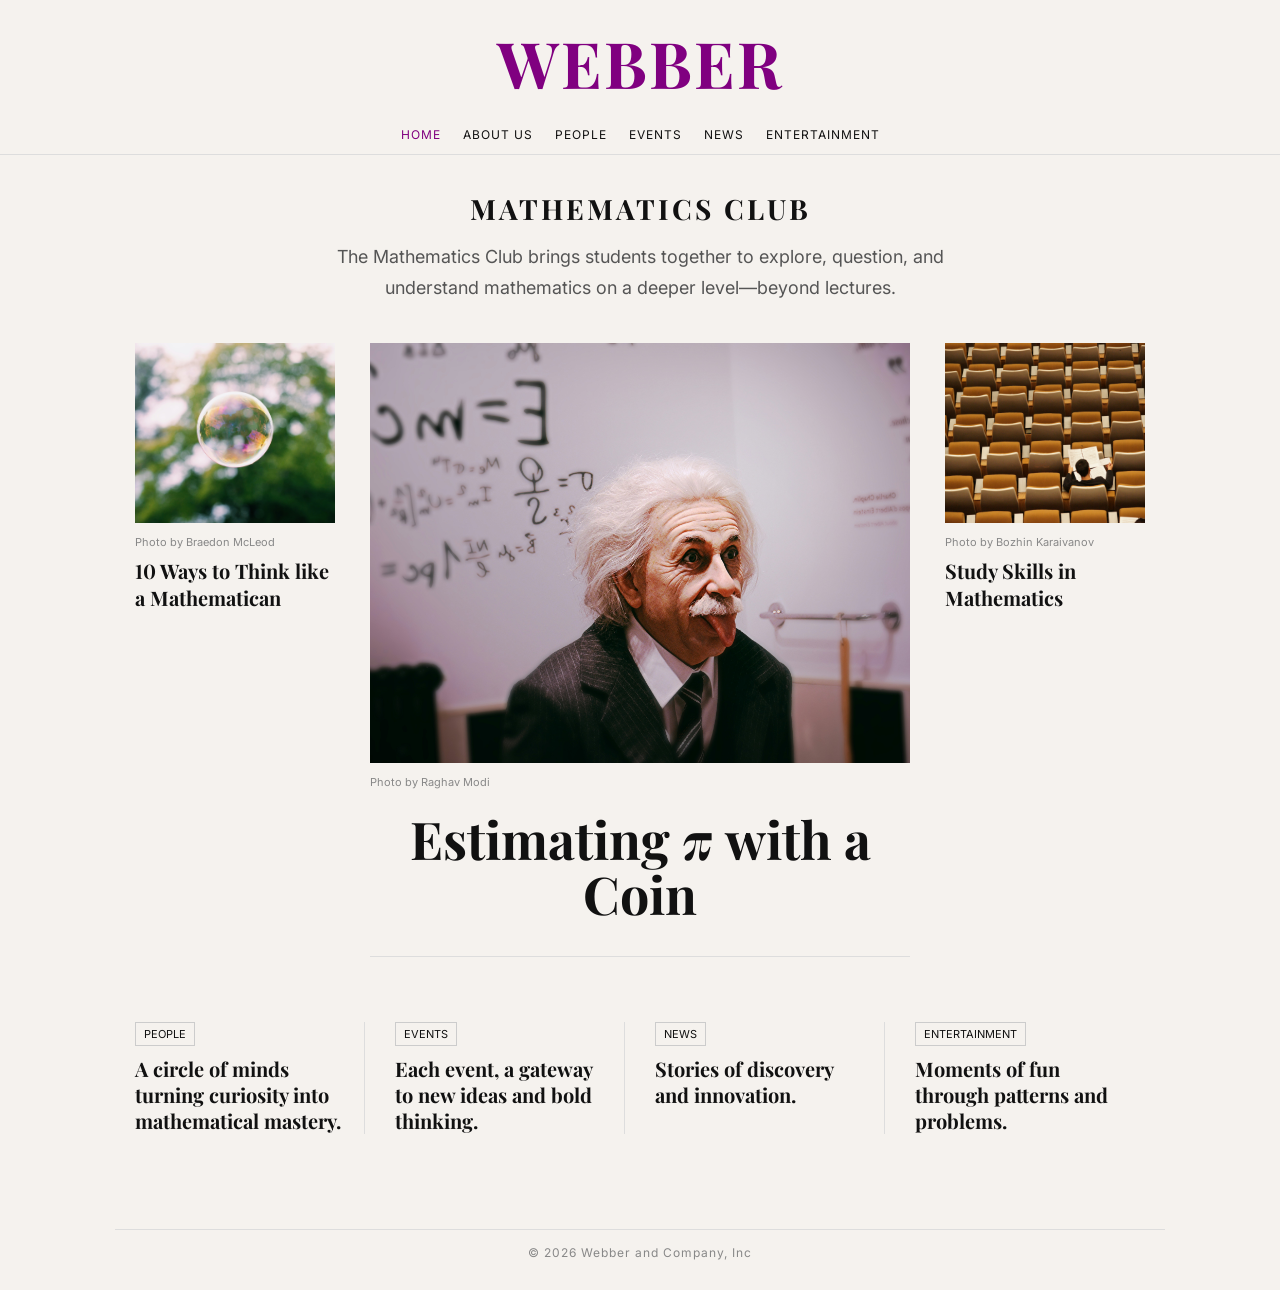
==== Home/home.html @ e5cfec64 "NWU Math Club Two" ====
<!DOCTYPE html>
<html lang="en">
<head>
  <meta charset="UTF-8">
  <meta name="viewport" content="width=device-width, initial-scale=1.0">

  <title>Webber | HOME</title>

  <!-- Fonts -->
  <link href="https://fonts.googleapis.com/css2?family=Playfair+Display:wght@400;600&family=Inter:wght@400;500&display=swap" rel="stylesheet">

  <link rel="stylesheet" href="Home.css">
</head>

<body>

<!-- Masthead -->
<header class="masthead">
  <h1 class="logo">WEBBER</h1>
</header>

<!-- Nav -->
<nav class="navbar">
  <div class="nav-wrapper">

    <div class="menu-toggle" id="menu-toggle">☰</div>

    <ul id="nav-links">
      <li><a href="#" class="active">HOME</a></li>
      <li><a href="About us/AboutUs.html">ABOUT US</a></li>
      <li><a href="People/People.html">PEOPLE</a></li>
      <li><a href="Events/Events.html">EVENTS</a></li>
      <li><a href="News/News.html">NEWS</a></li>
      <li><a href="Entertainment/Entertainment.html">ENTERTAINMENT</a></li>
    </ul>

  </div>
</nav>

<!-- Section Title -->
<h2 class="section-title"><span>Mathematics Club</span></h2>

<p class="club-description">
  The Mathematics Club brings students together to explore, question, and understand mathematics on a deeper level—beyond lectures.
</p>

<!-- Main Grid -->
<main class="container">

  <section class="left">
    <a href = "Home Documents/10ways.pdf"><img src="Home Images/home2.jpg" class="image"></a>
    <p class="credit">
      Photo by <a href="https://unsplash.com/@bkaraivanov">Braedon McLeod</a>
    </p>
    <h2 class="title">
      <a href="Home Documents/10ways.pdf">10 Ways to Think like a Mathematican</a>
    </h2>
  </section>

  <section class="center">
    <a href = "https://arxiv.org/pdf/2602.14487"><img src="Home Images/home3.jpg" class="image large"></a>
    <p class="credit">
      Photo by <a href="https://unsplash.com/@raghavmodi">Raghav Modi</a>
    </p>
    <h1 class="main-title">
      <a href="https://arxiv.org/pdf/2602.14487">Estimating π with a Coin</a>
    </h1>
  </section>

  <section class="right">
    <a href = "Home Documents/studyskills.pdf"><img src="Home Images/home1.jpg" class="image"></a>
    <p class="credit">
      Photo by <a href="https://unsplash.com/@mcbrae">Bozhin Karaivanov</a>
    </p>
    <h2 class="title">
      <a href="Home Documents/studyskills.pdf">Study Skills in Mathematics</a>
    </h2>
  </section>

</main>

<!-- News Row -->
<section class="news-row">

  <div class="news-item">
    <span class="tag">PEOPLE</span>
    <h3><a href="People/People.html">A circle of minds turning curiosity into mathematical mastery.</a></h3>
  </div>

  <div class="news-item">
    <span class="tag">EVENTS</span>
    <h3><a href="Events/Events.html">Each event, a gateway to new ideas and bold thinking.</a></h3>
  </div>

  <div class="news-item">
    <span class="tag">NEWS</span>
    <h3><a href="News/News.html">Stories of discovery and innovation.</a></h3>
  </div>

  <div class="news-item">
    <span class="tag">ENTERTAINMENT</span>
    <h3><a href="Entertainment/Entertainment.html">Moments of fun through patterns and problems.</a></h3>
  </div>

</section>

<!-- Footer -->
<footer class="footer">
  <div class="footer-line"></div>
  <p>© 2026 Webber and Company, Inc</p>
</footer>

<!-- JS -->
<script>
  const toggle = document.getElementById("menu-toggle");
  const nav = document.getElementById("nav-links");

  toggle.addEventListener("click", () => {
    nav.classList.toggle("active");
  });
</script>

</body>
</html>
---- Home/Home.css ----
* {
  margin: 0;
  padding: 0;
  box-sizing: border-box;
}

body {
  background: #f5f2ee;
  color: #111;
  font-family: 'Inter', sans-serif;
}

/* Masthead */
.masthead {
  text-align: center;
  padding: 20px 0 10px;
}

.logo {
  font-family: 'Playfair Display', serif;
  font-size: clamp(36px, 6vw, 64px);
  color: purple;
  letter-spacing: 2px;
}

/* Navbar */
.navbar {
  border-bottom: 1px solid #ddd;
  padding: 12px 0;
}

.nav-wrapper {
  position: relative;
}

/* Links */
.navbar ul {
  display: flex;
  justify-content: center;
  gap: 22px;
  list-style: none;
  font-size: 12px;
  letter-spacing: 1px;
}

.menu-toggle {
  display: none;
  font-size: 26px;
  cursor: pointer;
  text-align: center;
}

/* Link styles */
.navbar a {
  text-decoration: none;
  color: #111;
  transition: color 0.3s ease;
}

.navbar a:hover {
  color: purple;
}

.navbar a.active {
  color: purple;
}

/* Grid */
.container {
  display: grid;
  grid-template-columns: 1fr 2.7fr 1fr;
  gap: 35px;
  max-width: 1050px;
  margin: 40px auto;
  padding: 0 20px;
}

/* Columns */
.left, .center, .right {
  display: flex;
  flex-direction: column;
  gap: 8px;
}

/* Images */
.image {
  width: 100%;
  height: 180px;
  object-fit: cover;
}

.image.large {
  height: 420px;
}

/* Text */
.credit {
  font-size: 11px;
  color: #888;
}

.credit a {
  color: #888;
  text-decoration: none;
}

.credit a:hover {
  text-decoration: underline;
}

.title {
  font-family: 'Playfair Display', serif;
  font-size: 20px;
  line-height: 1.35;
  cursor: pointer;
  font-variant-numeric: lining-nums;
}

.title a {
  color: #111;
  text-decoration: none;
}

.title a:hover {
  color: purple;
}

.main-title {
  font-family: 'Playfair Display', serif;
  font-size: clamp(26px, 5vw, 52px);
  text-align: center;
  line-height: 1.05;
  margin: 15px 0;
}

.main-title a {
  color: #111;
  text-decoration: none;
}

.main-title a:hover {
  color: purple;
}

/* Divider */
.center {
  border-bottom: 1px solid #ddd;
  padding-bottom: 20px;
}

/* News Row */
.news-row {
  max-width: 1050px;
  margin: 30px auto;
  padding: 25px 20px;
  display: grid;
  grid-template-columns: repeat(4, 1fr);
  gap: 30px;
}

.news-item {
  padding-right: 20px;
  border-right: 1px solid #ddd;
}

.news-item:last-child {
  border-right: none;
}

.tag {
  font-size: 11px;
  border: 1px solid #ccc;
  padding: 4px 8px;
  margin-bottom: 10px;
  display: inline-block;
}

.news-item h3 {
  font-family: 'Playfair Display', serif;
  font-size: 20px;
  line-height: 1.3;
}

.news-item a {
  text-decoration: none;
  color: inherit;
}

.news-item h3:hover {
  color: purple;
}

/* Footer */
.footer {
  background: #f5f2ee;
  color: #888;
  text-align: center;
  padding: 30px 20px;
  margin-top: 40px;
}

.footer-line {
  height: 1px;
  background: #ddd;
  max-width: 1050px;
  margin: 0 auto 15px;
}

.footer p {
  font-size: 12px;
  letter-spacing: 1px;
}

.section-title {
  text-align: center;
  font-family: 'Playfair Display', serif;
  font-size: 28px;
  letter-spacing: 3px;
  margin: 35px 0 15px;
  text-transform: uppercase;
}


/* MOBILE RESPONSIVE */


@media (max-width: 900px) {
  .container {
    grid-template-columns: 1fr;
  }

  .image.large {
    height: 260px;
  }

  .news-row {
    grid-template-columns: 1fr;
  }

  .news-item {
    border-right: none;
    border-bottom: 1px solid #ddd;
    padding-bottom: 15px;
  }

  .news-item:last-child {
    border-bottom: none;
  }
}

/*  COLLAPSIBLE NAVBAR */
@media (max-width: 700px) {

  .menu-toggle {
    display: block;
    padding: 10px;
  }

  .navbar ul {
    display: none;
    flex-direction: column;
    align-items: center;
    gap: 15px;
    background: #f5f2ee;
    padding: 15px 0;
  }

  .navbar ul.active {
    display: flex;
  }
}

/* Extra small screens */
@media (max-width: 600px) {

  .image,
  .image.large {
    height: auto;
  }

  .title {
    font-size: 18px;
  }
}

.club-description {
  font-size: 18px;
  color: #555;
  max-width: 620px;
  margin: 10px auto 20px;
  line-height: 1.7;
  text-align: center;
}

/* Mobile refinement */
@media (max-width: 768px) {
  .club-description {
    font-size: 16px;
    padding: 0 10px;
  }
}
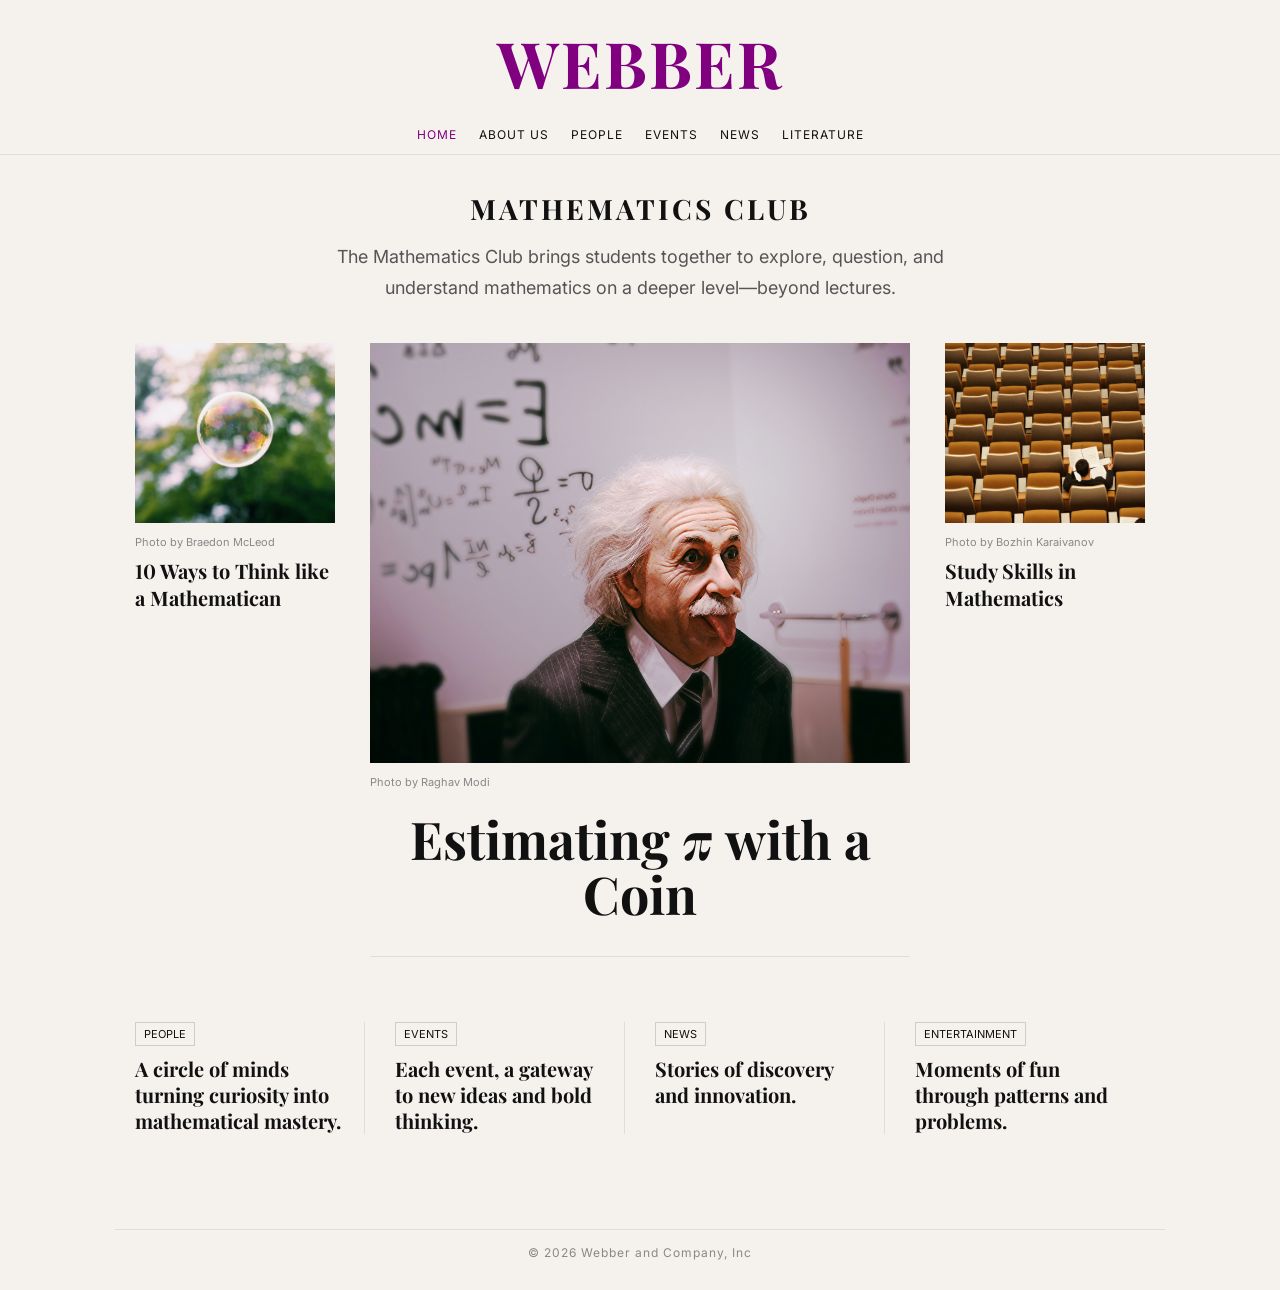
==== commit 9b95b628: "Update home.html" ====
--- a/Home/home.html
+++ b/Home/home.html
@@ -31,7 +31,7 @@
       <li><a href="People/People.html">PEOPLE</a></li>
       <li><a href="Events/Events.html">EVENTS</a></li>
       <li><a href="News/News.html">NEWS</a></li>
-      <li><a href="Entertainment/Entertainment.html">ENTERTAINMENT</a></li>
+      <li><a href="Entertainment/Entertainment.html">LITERATURE</a></li>
     </ul>
 
   </div>
@@ -121,4 +121,4 @@
 </script>
 
 </body>
-</html>+</html>
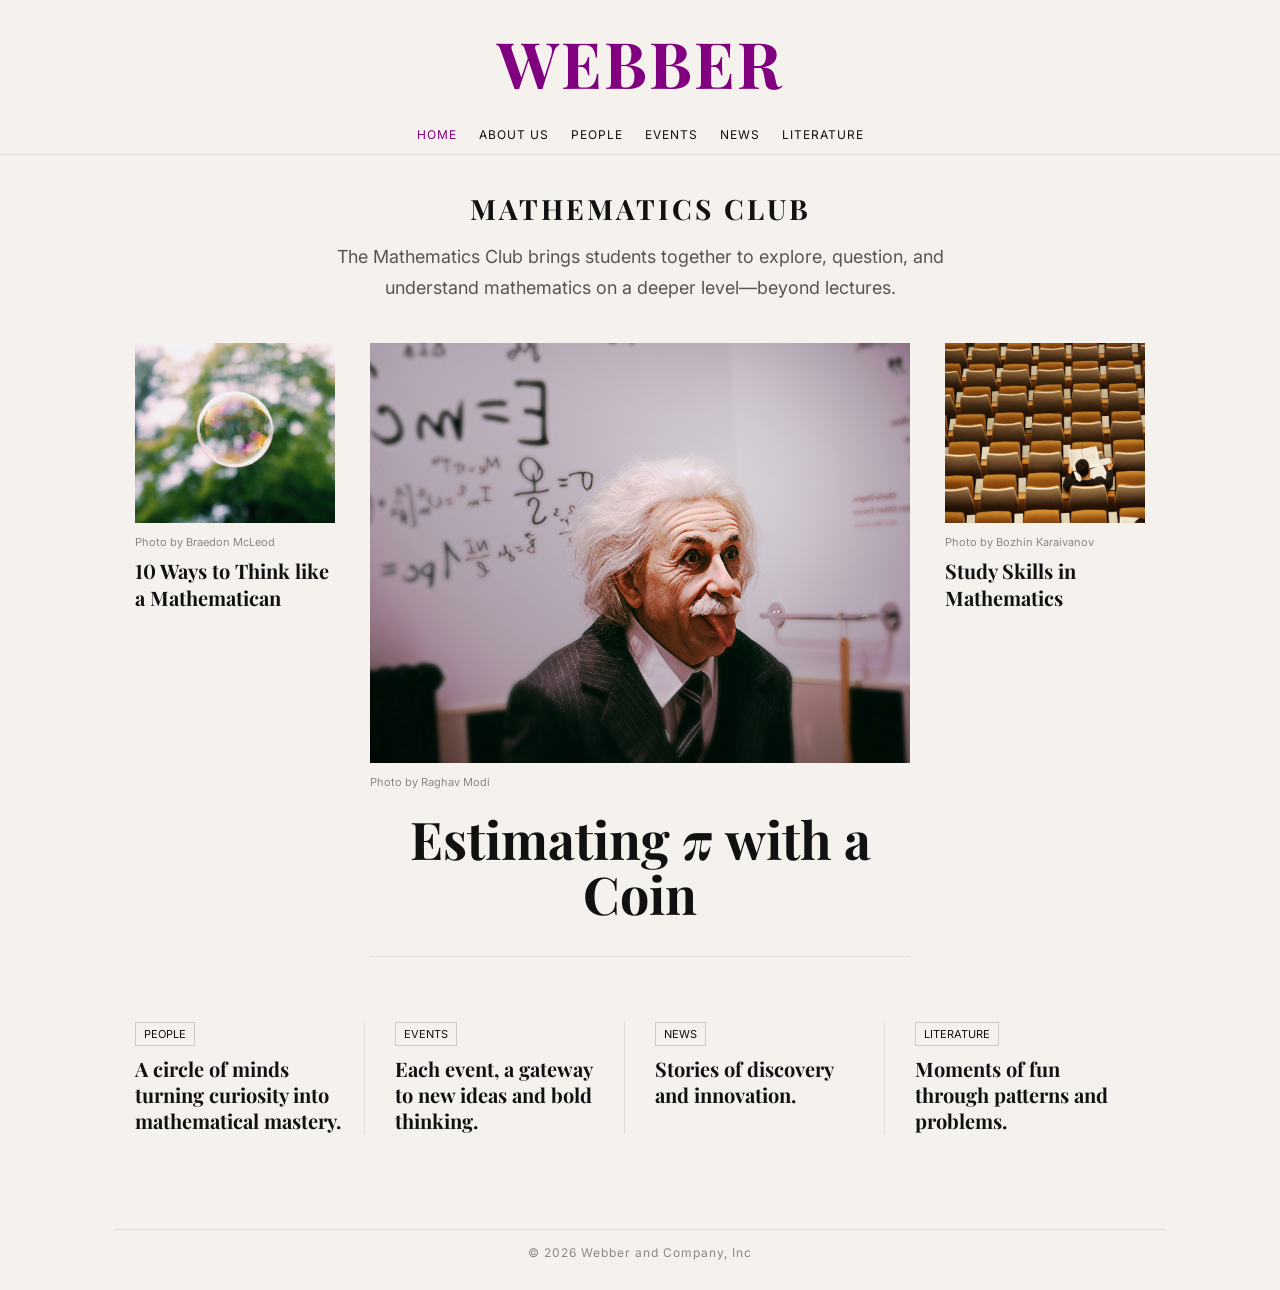
==== commit 8835f449: "Update home.html" ====
--- a/Home/home.html
+++ b/Home/home.html
@@ -83,22 +83,22 @@
 <section class="news-row">
 
   <div class="news-item">
-    <span class="tag">PEOPLE</span>
+    <a href="People/People.html" class="tag">PEOPLE</a>
     <h3><a href="People/People.html">A circle of minds turning curiosity into mathematical mastery.</a></h3>
   </div>
 
   <div class="news-item">
-    <span class="tag">EVENTS</span>
+    <a href="Events/Events.html" class="tag">EVENTS</a>
     <h3><a href="Events/Events.html">Each event, a gateway to new ideas and bold thinking.</a></h3>
   </div>
 
   <div class="news-item">
-    <span class="tag">NEWS</span>
+    <a href="News/News.html" class="tag">NEWS</a>
     <h3><a href="News/News.html">Stories of discovery and innovation.</a></h3>
   </div>
 
   <div class="news-item">
-    <span class="tag">ENTERTAINMENT</span>
+    <a href="Entertainment/Entertainment.html" class="tag">LITERATURE</a>
     <h3><a href="Entertainment/Entertainment.html">Moments of fun through patterns and problems.</a></h3>
   </div>
 
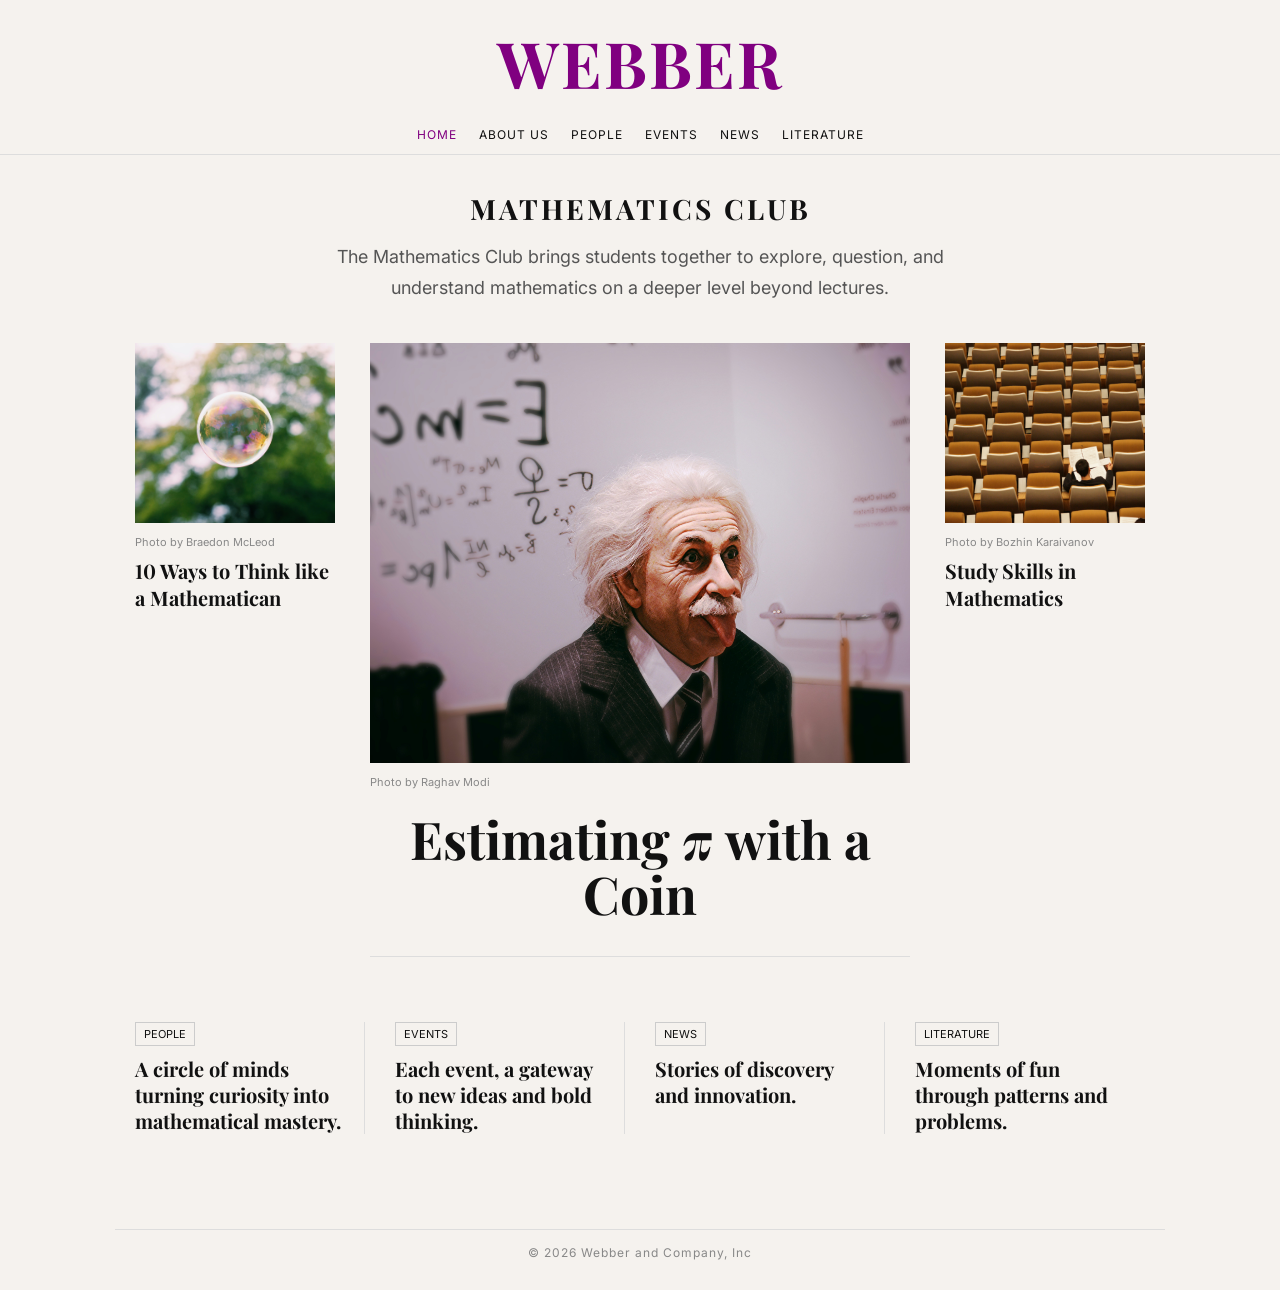
==== commit 7ae38c46: "Update home.html" ====
--- a/Home/home.html
+++ b/Home/home.html
@@ -41,7 +41,7 @@
 <h2 class="section-title"><span>Mathematics Club</span></h2>
 
 <p class="club-description">
-  The Mathematics Club brings students together to explore, question, and understand mathematics on a deeper level—beyond lectures.
+  The Mathematics Club brings students together to explore, question, and understand mathematics on a deeper level beyond lectures.
 </p>
 
 <!-- Main Grid -->
--- a/Home/Home.css
+++ b/Home/Home.css
@@ -173,6 +173,15 @@
   padding: 4px 8px;
   margin-bottom: 10px;
   display: inline-block;
+  text-decoration: none;   
+  color: #111;             
+  transition: all 0.3s ease;
+}
+
+.tag:hover {
+  background-color: purple;
+  color: #fff;
+  border-color: purple;
 }
 
 .news-item h3 {
@@ -298,4 +307,4 @@
     font-size: 16px;
     padding: 0 10px;
   }
-}+}
